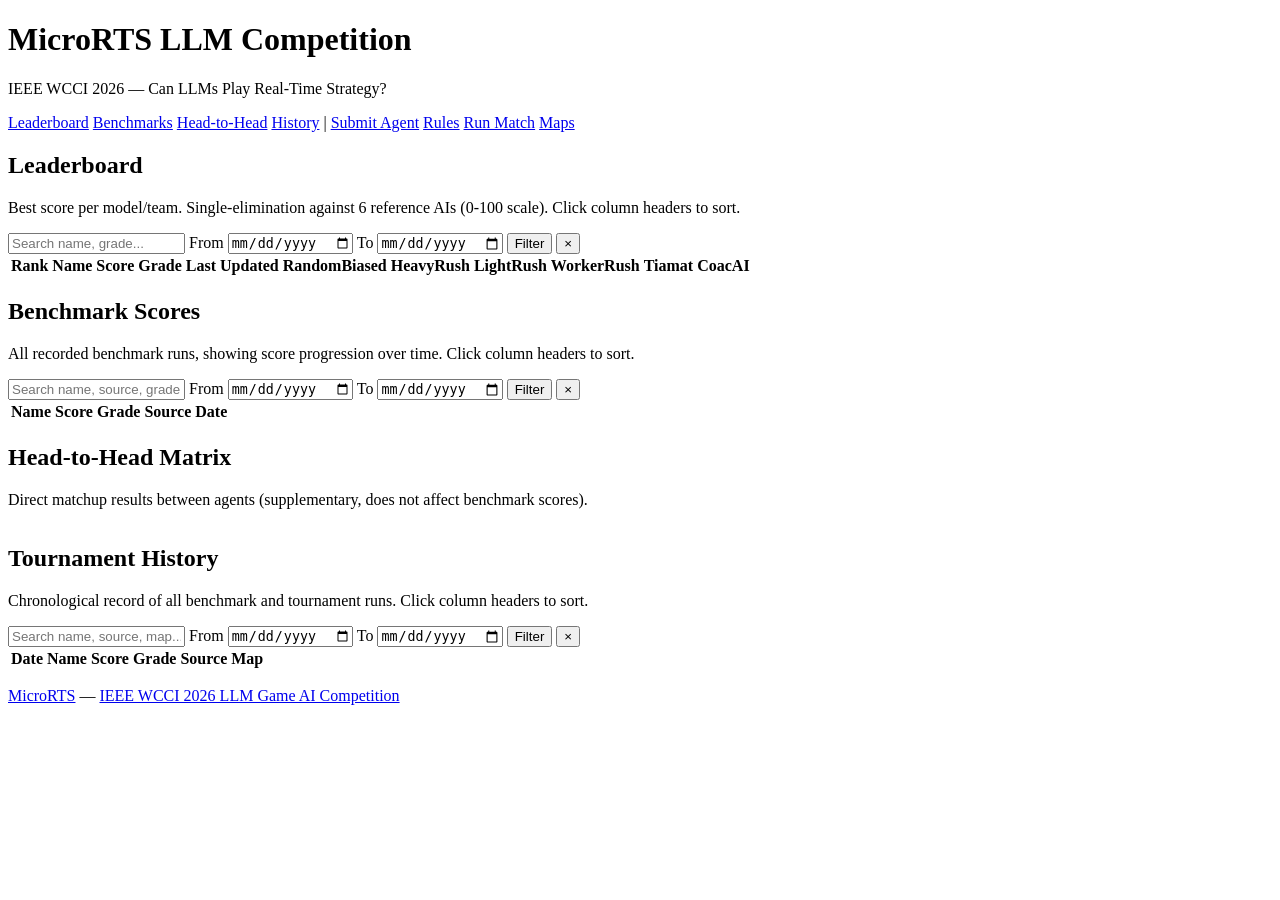
==== docs/index.html @ d8752c89 "Add map editor page for community map submissions Interactive canvas-based map editor with: - Paint/" ====
<!DOCTYPE html>
<html lang="en">
<head>
    <meta charset="UTF-8">
    <meta name="viewport" content="width=device-width, initial-scale=1.0">
    <title>MicroRTS LLM Competition</title>
    <link rel="stylesheet" href="style.css">
</head>
<body>
    <header>
        <div class="header-content">
            <h1>MicroRTS LLM Competition</h1>
            <p class="subtitle">IEEE WCCI 2026 &mdash; Can LLMs Play Real-Time Strategy?</p>
            <nav>
                <a href="#leaderboard" class="tab active" data-tab="leaderboard">Leaderboard</a>
                <a href="#benchmarks" class="tab" data-tab="benchmarks">Benchmarks</a>
                <a href="#h2h" class="tab" data-tab="h2h">Head-to-Head</a>
                <a href="#history" class="tab" data-tab="history">History</a>
                <span class="nav-sep">|</span>
                <a href="submit.html">Submit Agent</a>
                <a href="rules.html">Rules</a>
                <a href="match.html">Run Match</a>
                <a href="maps.html">Maps</a>
            </nav>
        </div>
    </header>

    <main>
        <!-- Leaderboard Tab -->
        <section id="leaderboard" class="tab-content active">
            <h2>Leaderboard</h2>
            <p class="section-desc">
                Best score per model/team. Single-elimination against 6 reference AIs (0-100 scale).
                Click column headers to sort.
            </p>
            <div class="toolbar">
                <input type="text" id="leaderboard-search" class="search-input" placeholder="Search name, grade...">
                <label class="date-label">From</label>
                <input type="date" id="leaderboard-date-from" class="date-input">
                <label class="date-label">To</label>
                <input type="date" id="leaderboard-date-to" class="date-input">
                <button id="leaderboard-filter-btn" class="btn-filter">Filter</button>
                <button id="leaderboard-date-clear" class="btn-clear" title="Clear filters">&times;</button>
            </div>
            <div class="table-container">
                <table id="leaderboard-table" class="sortable">
                    <thead>
                        <tr>
                            <th data-sort="rank" data-type="number">Rank</th>
                            <th data-sort="name" data-type="string">Name</th>
                            <th data-sort="score" data-type="number">Score</th>
                            <th data-sort="grade" data-type="grade">Grade</th>
                            <th data-sort="date" data-type="date">Last Updated</th>
                            <th>RandomBiased</th>
                            <th>HeavyRush</th>
                            <th>LightRush</th>
                            <th>WorkerRush</th>
                            <th>Tiamat</th>
                            <th>CoacAI</th>
                        </tr>
                    </thead>
                    <tbody></tbody>
                </table>
            </div>
            <p class="result-count" id="leaderboard-count"></p>
        </section>

        <!-- Benchmarks Tab -->
        <section id="benchmarks" class="tab-content">
            <h2>Benchmark Scores</h2>
            <p class="section-desc">
                All recorded benchmark runs, showing score progression over time.
                Click column headers to sort.
            </p>
            <div class="toolbar">
                <input type="text" id="benchmarks-search" class="search-input" placeholder="Search name, source, grade...">
                <label class="date-label">From</label>
                <input type="date" id="benchmarks-date-from" class="date-input">
                <label class="date-label">To</label>
                <input type="date" id="benchmarks-date-to" class="date-input">
                <button id="benchmarks-filter-btn" class="btn-filter">Filter</button>
                <button id="benchmarks-date-clear" class="btn-clear" title="Clear filters">&times;</button>
            </div>
            <div class="table-container">
                <table id="benchmarks-table" class="sortable">
                    <thead>
                        <tr>
                            <th data-sort="name" data-type="string">Name</th>
                            <th data-sort="score" data-type="number">Score</th>
                            <th data-sort="grade" data-type="grade">Grade</th>
                            <th data-sort="source" data-type="string">Source</th>
                            <th data-sort="date" data-type="date">Date</th>
                        </tr>
                    </thead>
                    <tbody></tbody>
                </table>
            </div>
            <p class="result-count" id="benchmarks-count"></p>
        </section>

        <!-- Head-to-Head Tab -->
        <section id="h2h" class="tab-content">
            <h2>Head-to-Head Matrix</h2>
            <p class="section-desc">
                Direct matchup results between agents (supplementary, does not affect benchmark scores).
            </p>
            <div class="table-container">
                <table id="h2h-table">
                    <thead></thead>
                    <tbody></tbody>
                </table>
            </div>
            <p id="h2h-empty" class="empty-msg" style="display:none;">
                No head-to-head data available yet.
            </p>
        </section>

        <!-- History Tab -->
        <section id="history" class="tab-content">
            <h2>Tournament History</h2>
            <p class="section-desc">
                Chronological record of all benchmark and tournament runs.
                Click column headers to sort.
            </p>
            <div class="toolbar">
                <input type="text" id="history-search" class="search-input" placeholder="Search name, source, map...">
                <label class="date-label">From</label>
                <input type="date" id="history-date-from" class="date-input">
                <label class="date-label">To</label>
                <input type="date" id="history-date-to" class="date-input">
                <button id="history-filter-btn" class="btn-filter">Filter</button>
                <button id="history-date-clear" class="btn-clear" title="Clear filters">&times;</button>
            </div>
            <div class="table-container">
                <table id="history-table" class="sortable">
                    <thead>
                        <tr>
                            <th data-sort="date" data-type="date">Date</th>
                            <th data-sort="name" data-type="string">Name</th>
                            <th data-sort="score" data-type="number">Score</th>
                            <th data-sort="grade" data-type="grade">Grade</th>
                            <th data-sort="source" data-type="string">Source</th>
                            <th data-sort="map" data-type="string">Map</th>
                        </tr>
                    </thead>
                    <tbody></tbody>
                </table>
            </div>
            <p class="result-count" id="history-count"></p>
        </section>
    </main>

    <footer>
        <div class="footer-content">
            <p>
                <a href="https://github.com/drchangliu/MicroRTS/">MicroRTS</a> &mdash;
                <a href="https://github.com/drchangliu/MicroRTS/blob/master/COMPETITION.md">IEEE WCCI 2026 LLM Game AI Competition</a>
            </p>
            <p class="generated-at" id="generated-at"></p>
        </div>
    </footer>

    <script src="app.js"></script>
</body>
</html>
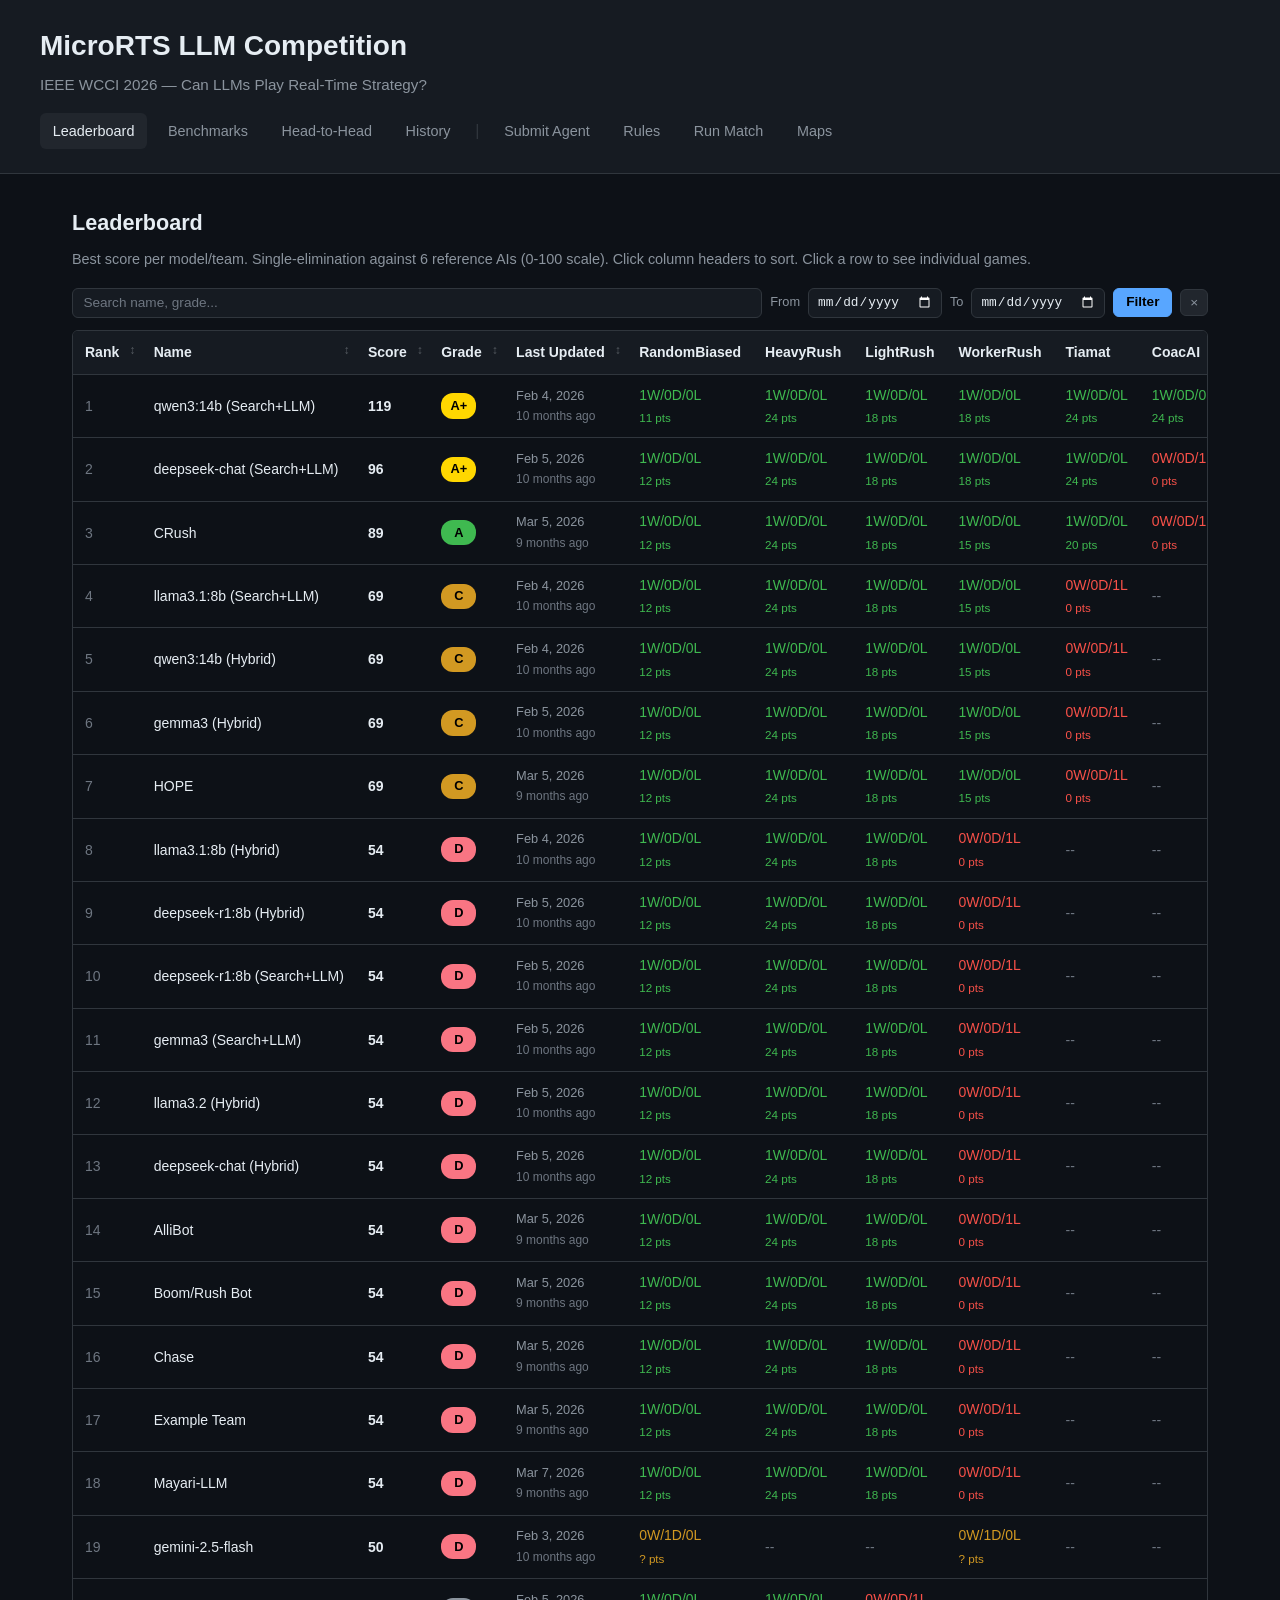
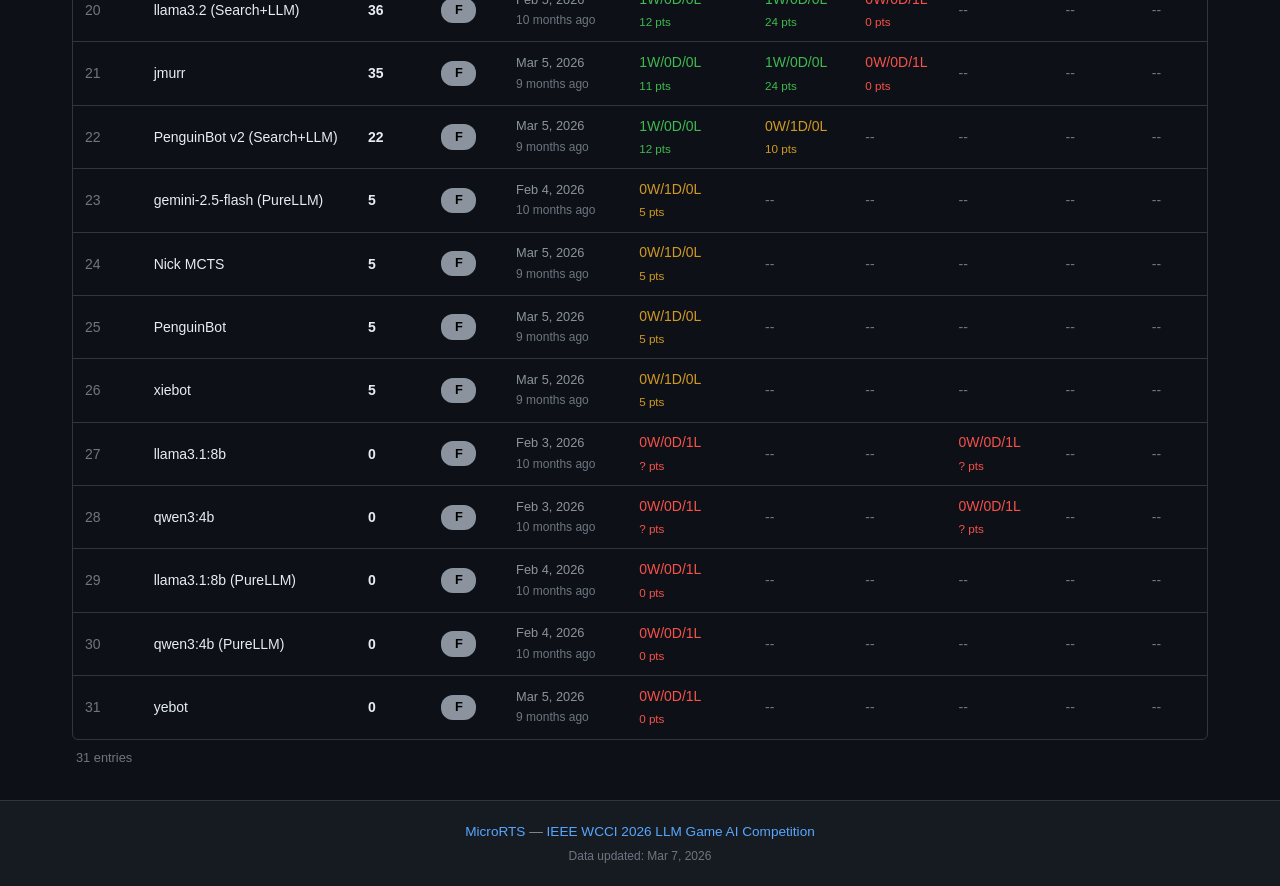
==== commit 89b748bf: "Merge branch 'drchangliu:master' into master" ====
--- a/docs/index.html
+++ b/docs/index.html
@@ -31,7 +31,7 @@
             <h2>Leaderboard</h2>
             <p class="section-desc">
                 Best score per model/team. Single-elimination against 6 reference AIs (0-100 scale).
-                Click column headers to sort.
+                Click column headers to sort. Click a row to see individual games.
             </p>
             <div class="toolbar">
                 <input type="text" id="leaderboard-search" class="search-input" placeholder="Search name, grade...">
@@ -70,7 +70,7 @@
             <h2>Benchmark Scores</h2>
             <p class="section-desc">
                 All recorded benchmark runs, showing score progression over time.
-                Click column headers to sort.
+                Click column headers to sort. Click a row to see individual games.
             </p>
             <div class="toolbar">
                 <input type="text" id="benchmarks-search" class="search-input" placeholder="Search name, source, grade...">
@@ -120,7 +120,7 @@
             <h2>Tournament History</h2>
             <p class="section-desc">
                 Chronological record of all benchmark and tournament runs.
-                Click column headers to sort.
+                Click column headers to sort. Click a row to see individual games.
             </p>
             <div class="toolbar">
                 <input type="text" id="history-search" class="search-input" placeholder="Search name, source, map...">
--- a/docs/style.css
+++ b/docs/style.css
@@ -0,0 +1,630 @@
+/* MicroRTS LLM Competition - Dark Theme */
+
+:root {
+    --bg-primary: #0d1117;
+    --bg-secondary: #161b22;
+    --bg-tertiary: #21262d;
+    --border: #30363d;
+    --text-primary: #e6edf3;
+    --text-secondary: #8b949e;
+    --text-muted: #6e7681;
+    --accent: #58a6ff;
+    --accent-hover: #79c0ff;
+
+    /* Grade colors */
+    --grade-aplus: #ffd700;
+    --grade-a: #3fb950;
+    --grade-b: #58a6ff;
+    --grade-c: #d29922;
+    --grade-d: #f97583;
+    --grade-f: #8b949e;
+
+    /* Result colors */
+    --win: #3fb950;
+    --loss: #f85149;
+    --draw: #d29922;
+}
+
+* {
+    margin: 0;
+    padding: 0;
+    box-sizing: border-box;
+}
+
+body {
+    font-family: -apple-system, BlinkMacSystemFont, "Segoe UI", Helvetica, Arial, sans-serif;
+    background: var(--bg-primary);
+    color: var(--text-primary);
+    line-height: 1.6;
+    min-height: 100vh;
+    display: flex;
+    flex-direction: column;
+}
+
+/* Header */
+header {
+    background: var(--bg-secondary);
+    border-bottom: 1px solid var(--border);
+    padding: 1.5rem 2rem;
+}
+
+.header-content {
+    max-width: 1200px;
+    margin: 0 auto;
+}
+
+header h1 {
+    font-size: 1.75rem;
+    font-weight: 600;
+    margin-bottom: 0.25rem;
+}
+
+.subtitle {
+    color: var(--text-secondary);
+    font-size: 0.95rem;
+    margin-bottom: 1rem;
+}
+
+nav {
+    display: flex;
+    gap: 0.5rem;
+    align-items: center;
+    flex-wrap: wrap;
+}
+
+nav a {
+    color: var(--text-secondary);
+    text-decoration: none;
+    padding: 0.4rem 0.8rem;
+    border-radius: 6px;
+    font-size: 0.9rem;
+    transition: background 0.15s, color 0.15s;
+}
+
+nav a:hover {
+    color: var(--text-primary);
+    background: var(--bg-tertiary);
+}
+
+nav a.tab.active {
+    color: var(--text-primary);
+    background: var(--bg-tertiary);
+    font-weight: 500;
+}
+
+.nav-sep {
+    color: var(--border);
+    margin: 0 0.25rem;
+}
+
+/* Main */
+main {
+    max-width: 1200px;
+    margin: 0 auto;
+    padding: 2rem;
+    width: 100%;
+    flex: 1;
+}
+
+.tab-content {
+    display: none;
+}
+
+.tab-content.active {
+    display: block;
+}
+
+h2 {
+    font-size: 1.35rem;
+    font-weight: 600;
+    margin-bottom: 0.5rem;
+}
+
+.section-desc {
+    color: var(--text-secondary);
+    font-size: 0.9rem;
+    margin-bottom: 1rem;
+}
+
+/* Toolbar: search + date filter on one line */
+.toolbar {
+    display: flex;
+    gap: 0.5rem;
+    align-items: center;
+    margin-bottom: 0.75rem;
+    flex-wrap: nowrap;
+}
+
+.search-input {
+    flex: 1 1 200px;
+    min-width: 120px;
+    padding: 0.4rem 0.65rem;
+    background: var(--bg-secondary);
+    border: 1px solid var(--border);
+    border-radius: 6px;
+    color: var(--text-primary);
+    font-size: 0.85rem;
+    outline: none;
+    transition: border-color 0.15s;
+}
+
+.search-input:focus {
+    border-color: var(--accent);
+}
+
+.search-input::placeholder {
+    color: var(--text-muted);
+}
+
+.date-label {
+    color: var(--text-secondary);
+    font-size: 0.8rem;
+    flex-shrink: 0;
+}
+
+.date-input {
+    padding: 0.35rem 0.5rem;
+    background: var(--bg-secondary);
+    border: 1px solid var(--border);
+    border-radius: 6px;
+    color: var(--text-primary);
+    font-size: 0.8rem;
+    outline: none;
+    color-scheme: dark;
+    flex-shrink: 0;
+}
+
+.date-input:focus {
+    border-color: var(--accent);
+}
+
+.btn-filter {
+    background: var(--accent);
+    border: 1px solid var(--accent);
+    border-radius: 6px;
+    color: #000;
+    cursor: pointer;
+    padding: 0.35rem 0.75rem;
+    font-size: 0.85rem;
+    font-weight: 600;
+    line-height: 1.2;
+    flex-shrink: 0;
+    transition: background 0.15s;
+}
+
+.btn-filter:hover {
+    background: var(--accent-hover);
+    border-color: var(--accent-hover);
+}
+
+.btn-clear {
+    background: var(--bg-tertiary);
+    border: 1px solid var(--border);
+    border-radius: 6px;
+    color: var(--text-secondary);
+    cursor: pointer;
+    padding: 0.35rem 0.55rem;
+    font-size: 0.85rem;
+    line-height: 1;
+    flex-shrink: 0;
+    transition: background 0.15s, color 0.15s;
+}
+
+.btn-clear:hover {
+    background: var(--border);
+    color: var(--text-primary);
+}
+
+/* Result count */
+.result-count {
+    color: var(--text-muted);
+    font-size: 0.8rem;
+    margin-top: 0.5rem;
+    padding-left: 0.25rem;
+}
+
+/* Tables */
+.table-container {
+    overflow-x: auto;
+    border: 1px solid var(--border);
+    border-radius: 6px;
+}
+
+table {
+    width: 100%;
+    border-collapse: collapse;
+    font-size: 0.875rem;
+}
+
+thead {
+    background: var(--bg-secondary);
+}
+
+th {
+    padding: 0.65rem 0.75rem;
+    text-align: left;
+    font-weight: 600;
+    color: var(--text-primary);
+    border-bottom: 1px solid var(--border);
+    white-space: nowrap;
+}
+
+/* Sortable column headers */
+th[data-sort] {
+    cursor: pointer;
+    user-select: none;
+    position: relative;
+    padding-right: 1.4rem;
+    transition: color 0.15s;
+}
+
+th[data-sort]:hover {
+    color: var(--accent);
+}
+
+th[data-sort]::after {
+    content: '\2195';
+    position: absolute;
+    right: 0.4rem;
+    opacity: 0.3;
+    font-size: 0.75rem;
+}
+
+th[data-sort].sort-asc::after {
+    content: '\2191';
+    opacity: 0.9;
+    color: var(--accent);
+}
+
+th[data-sort].sort-desc::after {
+    content: '\2193';
+    opacity: 0.9;
+    color: var(--accent);
+}
+
+td {
+    padding: 0.55rem 0.75rem;
+    border-bottom: 1px solid var(--border);
+    white-space: nowrap;
+}
+
+tbody tr:last-child td {
+    border-bottom: none;
+}
+
+tbody tr:hover {
+    background: var(--bg-secondary);
+}
+
+/* Grade badges */
+.grade {
+    display: inline-block;
+    padding: 0.15rem 0.5rem;
+    border-radius: 12px;
+    font-weight: 600;
+    font-size: 0.8rem;
+    min-width: 2.2rem;
+    text-align: center;
+}
+
+.grade-aplus { background: var(--grade-aplus); color: #000; }
+.grade-a     { background: var(--grade-a); color: #000; }
+.grade-b     { background: var(--grade-b); color: #000; }
+.grade-c     { background: var(--grade-c); color: #000; }
+.grade-d     { background: var(--grade-d); color: #000; }
+.grade-f     { background: var(--grade-f); color: #000; }
+
+/* Opponent result cells */
+.result-win  { color: var(--win); font-weight: 500; }
+.result-loss { color: var(--loss); font-weight: 500; }
+.result-draw { color: var(--draw); font-weight: 500; }
+.result-skip { color: var(--text-muted); }
+
+/* Score column */
+.score-cell {
+    font-weight: 600;
+    font-variant-numeric: tabular-nums;
+}
+
+/* Rank column */
+.rank-cell {
+    color: var(--text-muted);
+    font-weight: 500;
+}
+
+/* Date column */
+.date-cell {
+    color: var(--text-secondary);
+    font-size: 0.8rem;
+}
+
+.date-cell .time-ago {
+    color: var(--text-muted);
+    font-size: 0.75rem;
+}
+
+/* H2H matrix */
+#h2h-table th,
+#h2h-table td {
+    text-align: center;
+    min-width: 4rem;
+}
+
+#h2h-table th:first-child,
+#h2h-table td:first-child {
+    text-align: left;
+    font-weight: 500;
+}
+
+.h2h-self {
+    background: var(--bg-tertiary);
+    color: var(--text-muted);
+}
+
+/* Clickable table rows (leaderboard, benchmarks, history tables only) */
+#leaderboard-table tbody tr,
+#benchmarks-table tbody tr,
+#history-table tbody tr {
+    cursor: pointer;
+    transition: background 0.15s;
+}
+
+tr.detail-row {
+    cursor: default;
+}
+
+tr.detail-row td {
+    padding: 0;
+    border-bottom: 1px solid var(--border);
+}
+
+tr.detail-row:hover {
+    background: inherit;
+}
+
+tr.active-row {
+    background: var(--bg-secondary);
+}
+
+/* Detail panel (expanded below a clicked row) */
+.detail-panel {
+    background: var(--bg-tertiary);
+    border: 1px solid var(--border);
+    border-radius: 6px;
+    padding: 1rem 1.25rem;
+    margin: 0.5rem 0.75rem;
+}
+
+.detail-panel h4 {
+    margin: 0 0 0.75rem 0;
+    font-size: 0.9rem;
+    color: var(--text-secondary);
+}
+
+.game-cards {
+    display: flex;
+    flex-wrap: wrap;
+    gap: 0.75rem;
+}
+
+.game-card {
+    background: var(--bg-secondary);
+    border: 1px solid var(--border);
+    border-radius: 6px;
+    padding: 0.75rem 1rem;
+    min-width: 160px;
+    flex: 0 1 auto;
+}
+
+.game-card .opponent-name {
+    font-weight: 600;
+    font-size: 0.85rem;
+    margin-bottom: 0.35rem;
+}
+
+.game-card .result-badge {
+    display: inline-block;
+    padding: 0.1rem 0.4rem;
+    border-radius: 4px;
+    font-size: 0.75rem;
+    font-weight: 600;
+    margin-bottom: 0.35rem;
+}
+
+.game-card .result-badge.badge-win { background: var(--win); color: #000; }
+.game-card .result-badge.badge-loss { background: var(--loss); color: #000; }
+.game-card .result-badge.badge-draw { background: var(--draw); color: #000; }
+.game-card .result-badge.badge-skip { background: var(--bg-tertiary); color: var(--text-muted); }
+
+.game-card .game-pts {
+    font-size: 0.8rem;
+    color: var(--text-secondary);
+    margin-bottom: 0.5rem;
+}
+
+.replay-btn {
+    display: inline-block;
+    padding: 0.25rem 0.6rem;
+    background: var(--accent);
+    color: #000;
+    border-radius: 4px;
+    font-size: 0.75rem;
+    font-weight: 600;
+    text-decoration: none;
+    transition: background 0.15s;
+}
+
+.replay-btn:hover {
+    background: var(--accent-hover);
+    text-decoration: none;
+}
+
+/* Source badge */
+.source-badge {
+    display: inline-block;
+    padding: 0.1rem 0.4rem;
+    border-radius: 4px;
+    font-size: 0.75rem;
+    background: var(--bg-tertiary);
+    color: var(--text-secondary);
+    border: 1px solid var(--border);
+}
+
+/* Empty message */
+.empty-msg {
+    color: var(--text-muted);
+    text-align: center;
+    padding: 2rem;
+    font-style: italic;
+}
+
+/* Footer */
+footer {
+    background: var(--bg-secondary);
+    border-top: 1px solid var(--border);
+    padding: 1.25rem 2rem;
+    text-align: center;
+}
+
+.footer-content {
+    max-width: 1200px;
+    margin: 0 auto;
+}
+
+footer p {
+    color: var(--text-secondary);
+    font-size: 0.85rem;
+}
+
+footer a {
+    color: var(--accent);
+    text-decoration: none;
+}
+
+footer a:hover {
+    color: var(--accent-hover);
+    text-decoration: underline;
+}
+
+.generated-at {
+    color: var(--text-muted);
+    font-size: 0.75rem;
+    margin-top: 0.25rem;
+}
+
+/* Content pages (submit, rules) */
+.page-content {
+    max-width: 800px;
+    margin: 0 auto;
+    padding: 2rem;
+}
+
+.page-content h1 {
+    font-size: 1.5rem;
+    margin-bottom: 1rem;
+    padding-bottom: 0.5rem;
+    border-bottom: 1px solid var(--border);
+}
+
+.page-content h2 {
+    font-size: 1.2rem;
+    margin-top: 1.5rem;
+    margin-bottom: 0.75rem;
+}
+
+.page-content h3 {
+    font-size: 1rem;
+    margin-top: 1.25rem;
+    margin-bottom: 0.5rem;
+}
+
+.page-content p,
+.page-content li {
+    color: var(--text-secondary);
+    margin-bottom: 0.5rem;
+}
+
+.page-content ul,
+.page-content ol {
+    padding-left: 1.5rem;
+    margin-bottom: 1rem;
+}
+
+.page-content code {
+    background: var(--bg-tertiary);
+    padding: 0.15rem 0.35rem;
+    border-radius: 4px;
+    font-size: 0.85em;
+    color: var(--accent);
+}
+
+.page-content pre {
+    background: var(--bg-tertiary);
+    border: 1px solid var(--border);
+    border-radius: 6px;
+    padding: 1rem;
+    overflow-x: auto;
+    margin-bottom: 1rem;
+}
+
+.page-content pre code {
+    background: none;
+    padding: 0;
+    color: var(--text-primary);
+}
+
+.page-content table {
+    margin-bottom: 1rem;
+    border: 1px solid var(--border);
+    border-radius: 6px;
+    overflow: hidden;
+}
+
+.back-link {
+    display: inline-block;
+    margin-bottom: 1rem;
+    color: var(--accent);
+    text-decoration: none;
+    font-size: 0.9rem;
+}
+
+.back-link:hover {
+    text-decoration: underline;
+}
+
+/* Responsive */
+@media (max-width: 768px) {
+    header {
+        padding: 1rem;
+    }
+
+    header h1 {
+        font-size: 1.35rem;
+    }
+
+    main {
+        padding: 1rem;
+    }
+
+    nav {
+        gap: 0.25rem;
+    }
+
+    nav a {
+        padding: 0.3rem 0.5rem;
+        font-size: 0.8rem;
+    }
+
+    .page-content {
+        padding: 1rem;
+    }
+
+    .toolbar {
+        flex-wrap: wrap;
+    }
+
+    .search-input {
+        flex-basis: 100%;
+        min-width: 0;
+    }
+}
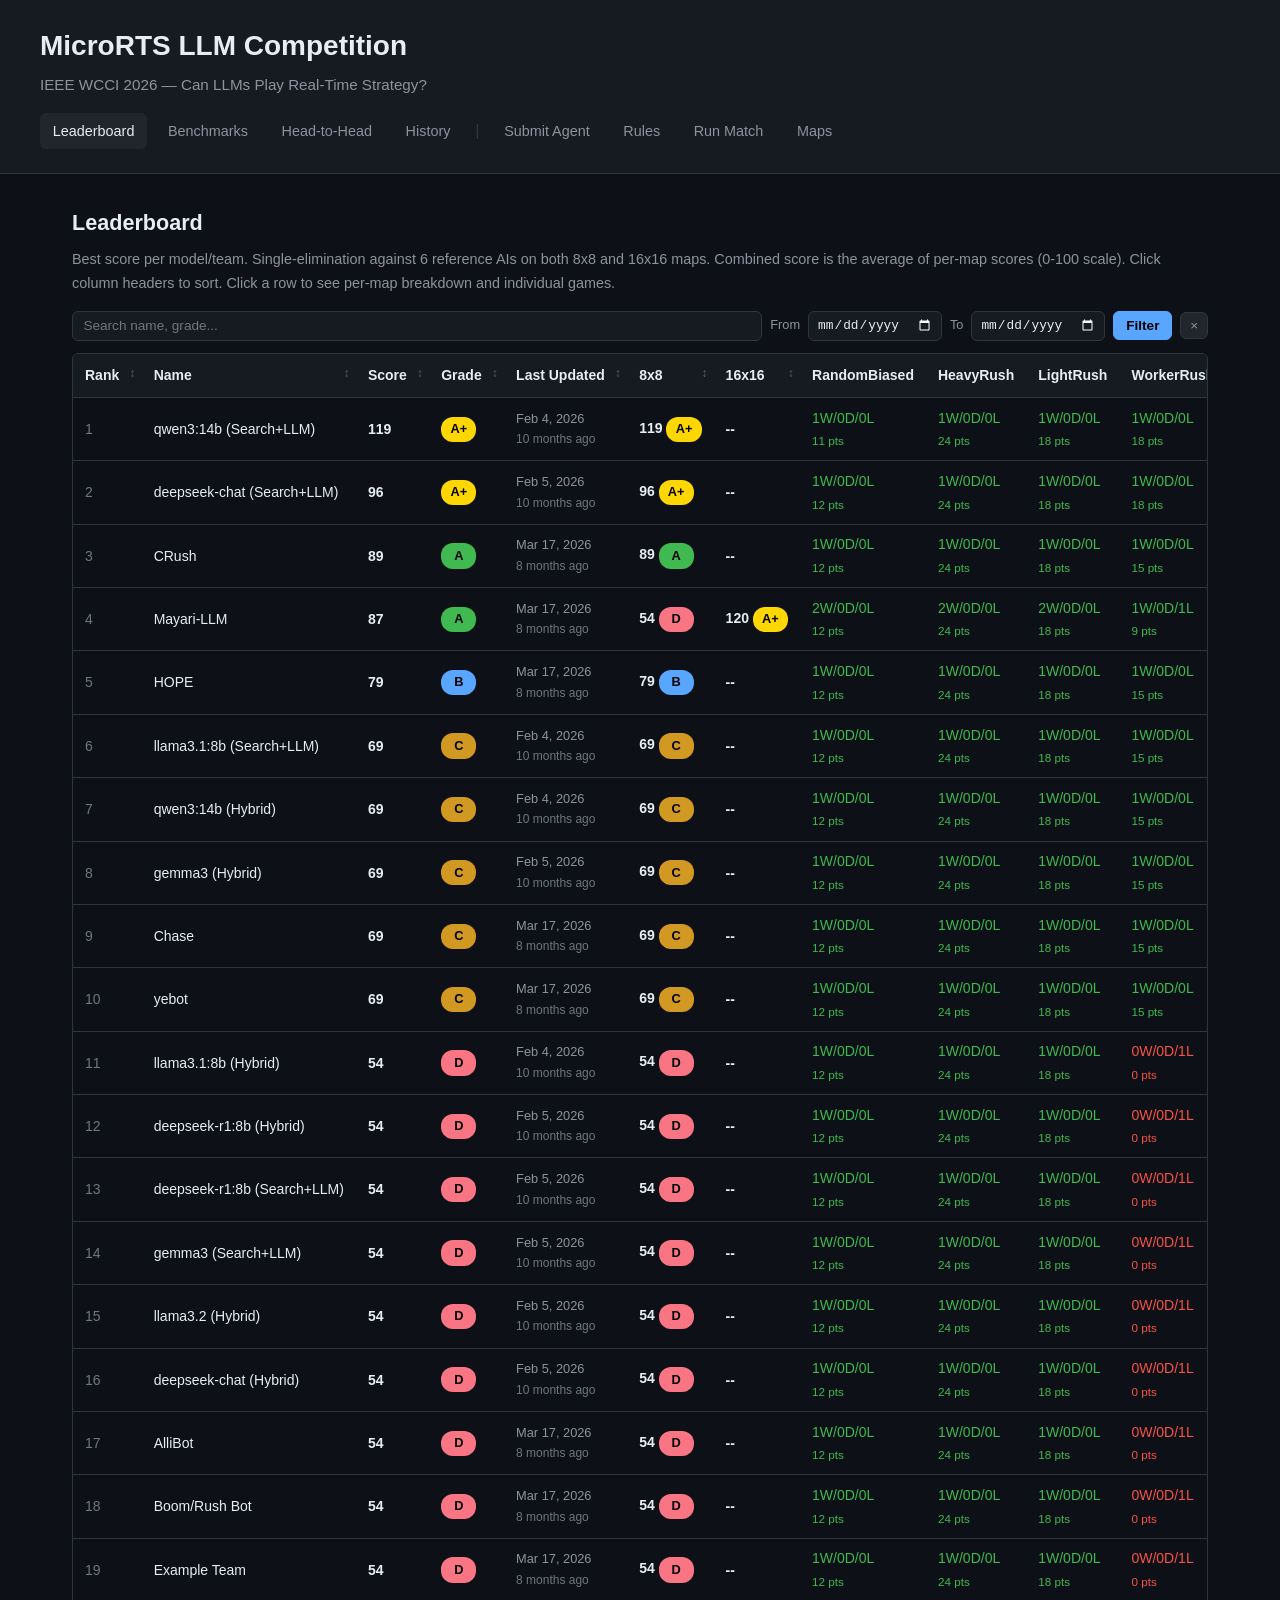
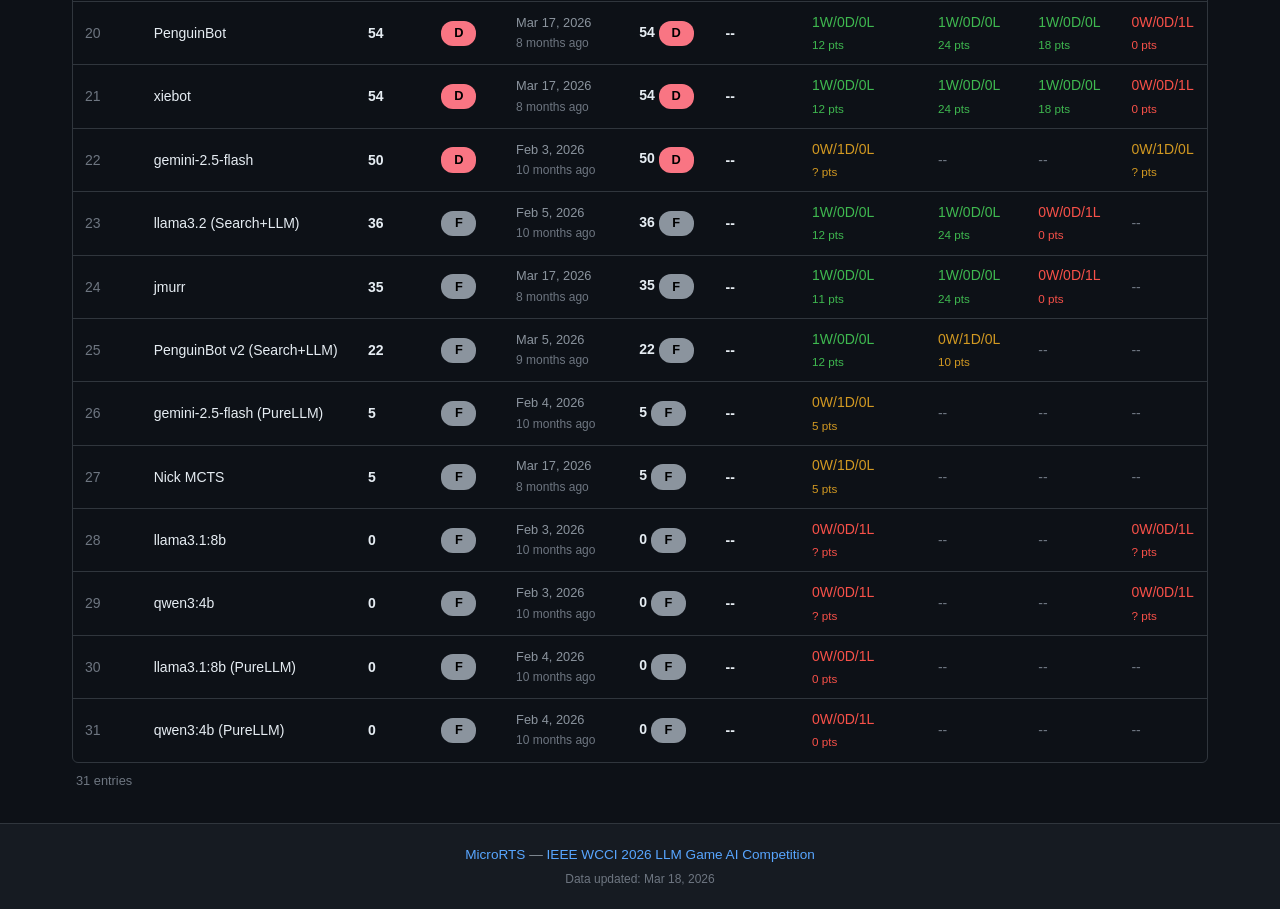
==== commit da73b6f1: "updated allibot" ====
--- a/docs/index.html
+++ b/docs/index.html
@@ -30,8 +30,9 @@
         <section id="leaderboard" class="tab-content active">
             <h2>Leaderboard</h2>
             <p class="section-desc">
-                Best score per model/team. Single-elimination against 6 reference AIs (0-100 scale).
-                Click column headers to sort. Click a row to see individual games.
+                Best score per model/team. Single-elimination against 6 reference AIs on both 8x8 and 16x16 maps.
+                Combined score is the average of per-map scores (0-100 scale).
+                Click column headers to sort. Click a row to see per-map breakdown and individual games.
             </p>
             <div class="toolbar">
                 <input type="text" id="leaderboard-search" class="search-input" placeholder="Search name, grade...">
@@ -51,6 +52,8 @@
                             <th data-sort="score" data-type="number">Score</th>
                             <th data-sort="grade" data-type="grade">Grade</th>
                             <th data-sort="date" data-type="date">Last Updated</th>
+                            <th data-sort="score_8x8" data-type="number">8x8</th>
+                            <th data-sort="score_16x16" data-type="number">16x16</th>
                             <th>RandomBiased</th>
                             <th>HeavyRush</th>
                             <th>LightRush</th>
@@ -123,7 +126,7 @@
                 Click column headers to sort. Click a row to see individual games.
             </p>
             <div class="toolbar">
-                <input type="text" id="history-search" class="search-input" placeholder="Search name, source, map...">
+                <input type="text" id="history-search" class="search-input" placeholder="Search name, source...">
                 <label class="date-label">From</label>
                 <input type="date" id="history-date-from" class="date-input">
                 <label class="date-label">To</label>
@@ -140,7 +143,8 @@
                             <th data-sort="score" data-type="number">Score</th>
                             <th data-sort="grade" data-type="grade">Grade</th>
                             <th data-sort="source" data-type="string">Source</th>
-                            <th data-sort="map" data-type="string">Map</th>
+                            <th data-sort="score_8x8" data-type="number">8x8</th>
+                            <th data-sort="score_16x16" data-type="number">16x16</th>
                         </tr>
                     </thead>
                     <tbody></tbody>
@@ -160,6 +164,6 @@
         </div>
     </footer>
 
-    <script src="app.js"></script>
+    <script src="app.js?v=2"></script>
 </body>
 </html>
--- a/docs/style.css
+++ b/docs/style.css
@@ -459,6 +459,44 @@
     text-decoration: none;
 }
 
+/* Per-map score chips in detail panel */
+.map-scores-section {
+    margin-bottom: 0.75rem;
+}
+
+.map-scores-section h5 {
+    font-size: 0.8rem;
+    color: var(--text-muted);
+    margin-bottom: 0.4rem;
+    font-weight: 500;
+}
+
+.map-score-chips {
+    display: flex;
+    flex-wrap: wrap;
+    gap: 0.5rem;
+}
+
+.map-score-chip {
+    display: inline-block;
+    padding: 0.25rem 0.6rem;
+    background: var(--bg-secondary);
+    border: 1px solid var(--border);
+    border-radius: 6px;
+    font-size: 0.8rem;
+    color: var(--text-secondary);
+}
+
+.map-score-chip strong {
+    color: var(--text-primary);
+}
+
+.map-score-chip .grade {
+    font-size: 0.7rem;
+    padding: 0.1rem 0.3rem;
+    vertical-align: middle;
+}
+
 /* Source badge */
 .source-badge {
     display: inline-block;
